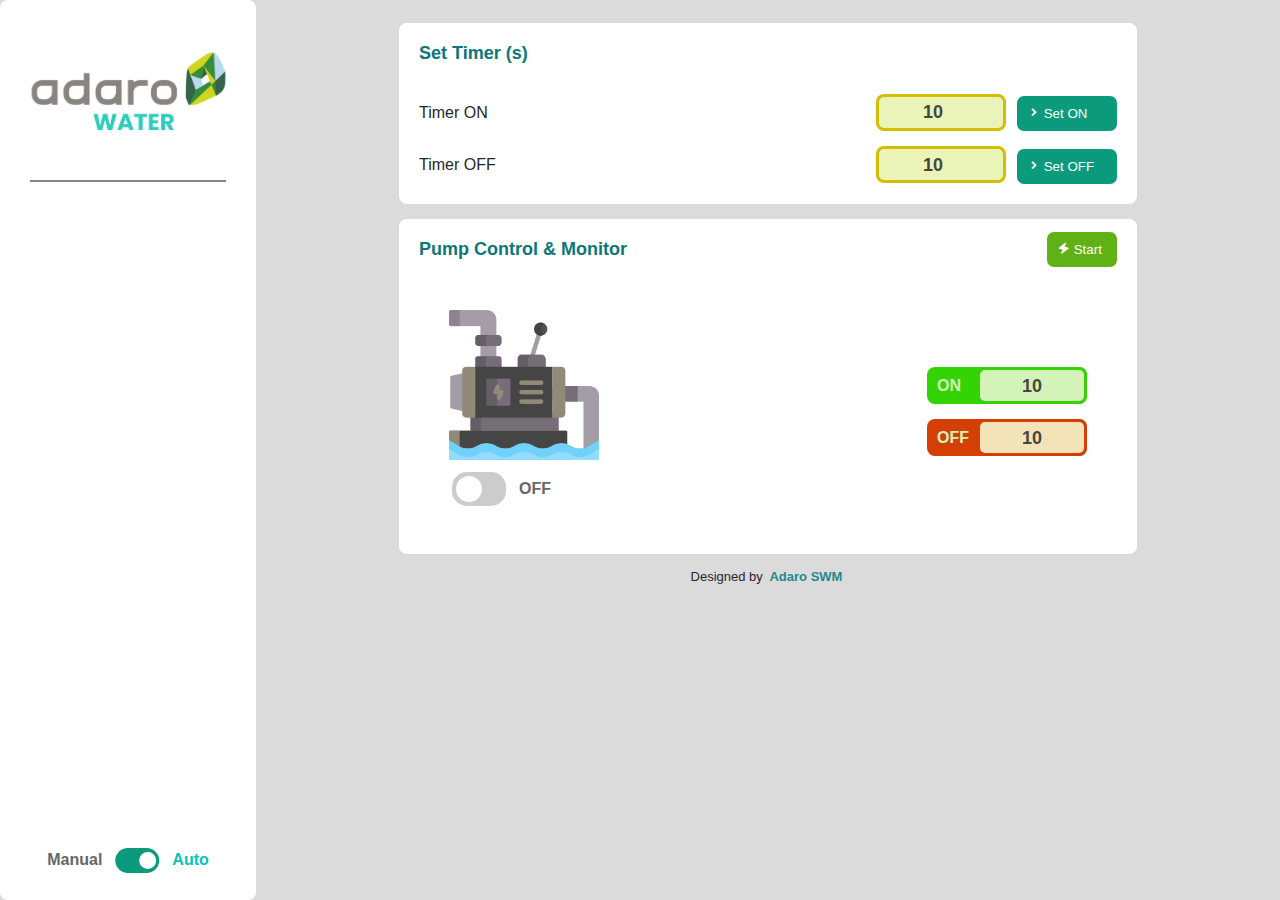
==== index.html @ d08fd452 "update" ====
<!DOCTYPE html>
<html lang="en">

<head>
    <meta charset="UTF-8">
    <meta name="viewport" content="width=device-width, initial-scale=1.0">
    <link rel="shortcut icon" href="img/logo.ico" type="image/x-icon">
    <link rel="stylesheet" href="style.css">
    <link rel="stylesheet" href="https://unpkg.com/boxicons@2.1.4/css/boxicons.min.css" />
    <script src="js/mqttws31.js"></script>
    <title>Pompa | Adaro Water</title>
</head>

<body>
    <div class="container">
        <div id="myNav">
        </div>
        <!-- myapp -->
        <div class="myapp">
            <div class="sensor">
                <h2>Set Timer (s)</h2>
                <div class="data-sensor">
                    <h3>Timer ON</h3>
                    <div>
                        <input type="number" id="timer_on" class="col-data" value="10">
                        <button id="set_on" type="button" class="btn-upload"><i class='bx bxs-chevron-right'></i> Set
                            ON</button>
                    </div>
                </div>
                <div class="data-sensor">
                    <h3>Timer OFF</h3>
                    <div>
                        <input type="number" id="timer_off" class="col-data" value="10">
                        <button id="set_off" type="button" class="btn-upload"><i class='bx bxs-chevron-right'></i> Set
                            OFF</button>
                    </div>
                </div>
            </div>
        </div>

        <!-- myapp -->
        <div class="myapp">
            <div class="sensor">
                <div class="data-sensor">
                    <h2>Pump Control & Monitor</h2>
                    <button id="btn_start" type="button" class="btn-start"><i class="bx bxs-zap"></i> Start</button>
                </div>
                <div class="data-pump">
                    <div>
                        <div>
                            <img id="pump_on" src="img/pump-on.png" style="display: none;" width="150" alt="">
                            <img id="pump_off" src="img/pump-off.png" width="150" alt="">
                        </div>
                        <div class="toggle-container">
                            <label class="switch">
                                <input type="checkbox" id="toggleSwitch" disabled>
                                <span class="slider"></span>
                            </label>
                            <p id="toggleText">OFF</p>
                        </div>
                    </div>
                    <div class="data-sensor">
                        <div class="data-timer">
                            <div class="label-control-on"> ON
                                <input type="text" id="leftON" class="col-data-on" value="10" readonly>
                            </div>
                            <div class="label-control-off"> OFF
                                <input type="text" id="leftOFF" class="col-data-off" value="10" readonly>
                            </div>
                        </div>
                    </div>
                </div>
            </div>
        </div>

        <!-- footer -->
        <footer>
            Designed by <span>Adaro SWM</span>
        </footer>
    </div>

    <!-- javascript -->
    <script src="js/app.js"></script>
</body>

</html>
---- style.css ----
body {
    display: flex;
    justify-content: center;
    align-items: center;
    background-color: rgb(219, 219, 219);
    font-family: 'Roboto', sans-serif;
}

h2 {
    font-size: 18px;
    font-weight: 700;
    color: rgb(12, 119, 122);
}

h3 {
    font-size: 16px;
    font-weight: 500;
    color: rgb(39, 39, 39);
    margin: 0;
}

span {
    margin-left: 3px;
    margin-right: 3px;
}

.container {
    width: 60vw;
    margin-left: 20vw;
}

.myheader {
    display: none;
}

.myheader-pc {
    position: absolute;
    top: 0;
    left: 0;
    height: 100%;
    width: 20vw;
    background-color: white;
    border-radius: 8px;
    font-weight: bold;
    color: rgb(39, 39, 39);
}

.logo {
    display: flex;
    justify-content: center;
    align-items: center;
    padding-top: 50px;
    border-bottom: #666666cc solid 2px;
    padding-bottom: 50px;
    margin-inline: 30px;
}

.toggle-container-2 {
    display: flex;
    align-items: center;
    justify-content: center;
    position: absolute;
    bottom: 15px;
    left: 50%;
    transform: translate(-50%);
}

@media (max-width: 728px) {
    .myheader {
        display: flex;
        justify-content: space-between;
        align-items: center;
        padding-inline: 20px;
        gap: 10px;
        height: 60px;
        margin: 15px;
        background-color: white;
        border-radius: 8px;
        font-weight: bold;
        color: rgb(39, 39, 39);
    }

    .myheader-pc {
        display: none;
    }

    .container {
        width: 100vw;
        display: block;
        margin-left: 0;
    }

    .logo {
        display: flex;
        justify-content: center;
        align-items: center;
        gap: 10px;
        padding-top: 0;
        border-bottom: none;
        padding-bottom: 0;
        margin-inline: 0;
        width: auto;
    }

    .toggle-container-2 {
        display: flex;
        align-items: center;
        position: static;
        transform: none;
    }

    .data-pump {
        margin-inline: 0;
    }
}

.myapp {
    display: flex;
    flex-direction: column;
    gap: 20px;
    padding: 20px;
    padding-top: 5px;
    margin: 15px;
    background-color: white;
    border-radius: 8px;
}

.sensor {
    display: flex;
    flex-direction: column;
    gap: 15px;
    width: 100%;
}

.data-sensor {
    display: flex;
    justify-content: space-between;
    gap: 15px;
    align-items: center;
}

.data-pump {
    display: flex;
    justify-content: space-between;
    gap: 10px;
    padding-block: 20px;
    margin-inline: 30px;
}

.data-sensor input {
    outline: none;
    -webkit-appearance: none;
}

.col-data {
    text-align: center;
    background-color: rgba(180, 211, 4, 0.281);
    border: 3px solid rgb(211, 190, 4);
    border-radius: 8px;
    width: 120px;
    height: 30px;
    font-size: 18px;
    font-weight: 600;
    color: rgb(71, 71, 60);
    align-items: center;
    padding-bottom: 0;
}

.toggle-container {
    display: flex;
    align-items: center;
}

.switch {
    position: relative;
    display: inline-block;
    width: 60px;
    height: 34px;
}

.switch input {
    opacity: 0;
    width: 0;
    height: 0;
}

.slider {
    position: absolute;
    cursor: pointer;
    top: 0;
    left: 0;
    right: 0;
    bottom: 0;
    background-color: #ccc;
    -webkit-transition: .4s;
    transition: .4s;
    border-radius: 15px;
}

.slider:before {
    position: absolute;
    content: "";
    height: 26px;
    width: 26px;
    left: 4px;
    bottom: 4px;
    background-color: rgb(255, 255, 255);
    -webkit-transition: .4s;
    transition: .4s;
    border-radius: 15px;
}

input:checked+.slider {
    background-color: #f50072;
}

input:focus+.slider {
    box-shadow: 0 0 1px #f50072;
}

input:checked+.slider:before {
    -webkit-transform: translateX(20px);
    -ms-transform: translateX(20px);
    transform: translateX(20px);
}

#toggleText {
    margin-left: 10px;
    color: #666;
    font-weight: 600;
}

.switch-2 {
    position: relative;
    display: inline-block;
    width: 50px;
    height: 25px;
}

.switch-2 input {
    opacity: 0;
    width: 0;
    height: 0;
}

.slider-2 {
    position: absolute;
    cursor: pointer;
    top: 0;
    left: 0;
    right: 0;
    bottom: 0;
    background-color: #ccc;
    -webkit-transition: .4s;
    transition: .4s;
    border-radius: 15px;
}

.slider-2:before {
    position: absolute;
    content: "";
    height: 17px;
    width: 17px;
    left: 4px;
    bottom: 4px;
    background-color: rgb(255, 255, 255);
    -webkit-transition: .4s;
    transition: .4s;
    border-radius: 15px;
}

input:checked+.slider-2 {
    background-color: #0b9b7c;
}

input:focus+.slider-2 {
    box-shadow: 0 0 1px #0b9b7c;
}

input:checked+.slider-2:before {
    -webkit-transform: translateX(20px);
    -ms-transform: translateX(20px);
    transform: translateX(20px);
}

#autoText {
    margin-left: 10px;
    color: #0bc2b9;
    font-weight: 600;
}

#manualText {
    margin-right: 10px;
    color: #666;
    font-weight: 600;
}

footer {
    width: 100%;
    color: rgb(39, 39, 39);
    text-align: center;
    font-size: small;
}

footer span {
    font-weight: bold;
    color: rgb(30, 139, 143);
}

.btn-upload {
    text-align: left;
    width: 100px;
    color: white;
    padding: 10px;
    border-radius: 7px;
    border-width: 0;
    background-color: #0b9b7c;
    cursor: pointer;
    margin-left: 7px;
}

.btn-upload:hover {
    background-color: #37bb9e;
}

.btn-upload:active {
    background-color: #0d705b;
}

.btn-start {
    text-align: left;
    width: 70px;
    color: white;
    padding: 10px;
    border-radius: 7px;
    border-width: 0;
    background-color: #60b114;
    cursor: pointer;
    margin-left: 7px;
}

.btn-start:hover {
    background-color: #7dd829;
}

.btn-start:active {
    background-color: #488112;
}

.btn-start:disabled {
    background-color: #666;
}

.data-timer {
    display: flex;
    flex-direction: column;
    gap: 15px;
}

.label-control-on {
    display: flex;
    justify-content: space-between;
    padding-left: 10px;
    width: 150px;
    background-color: rgb(52, 211, 4);
    border-radius: 8px;
    align-items: center;
    font-weight: bold;
    color: #D4F3B8;
}

.label-control-off {
    display: flex;
    justify-content: space-between;
    padding-left: 10px;
    width: 150px;
    background-color: rgb(211, 63, 4);
    border-radius: 8px;
    align-items: center;
    font-weight: bold;
    color: #D4F3B8;
}

.col-data-on {
    text-align: center;
    background-color: #D4F3B8;
    border: 3px solid rgb(52, 211, 4);
    border-radius: 8px;
    width: 100px;
    height: 30px;
    font-size: 18px;
    font-weight: 600;
    color: rgb(71, 71, 60);
    padding-bottom: 0;
}

.col-data-off {
    text-align: center;
    background-color: #F3E3B8;
    border: 3px solid rgb(211, 63, 4);
    border-radius: 8px;
    width: 100px;
    height: 30px;
    font-size: 18px;
    font-weight: 600;
    color: rgb(71, 71, 60);
    padding-bottom: 0;
}
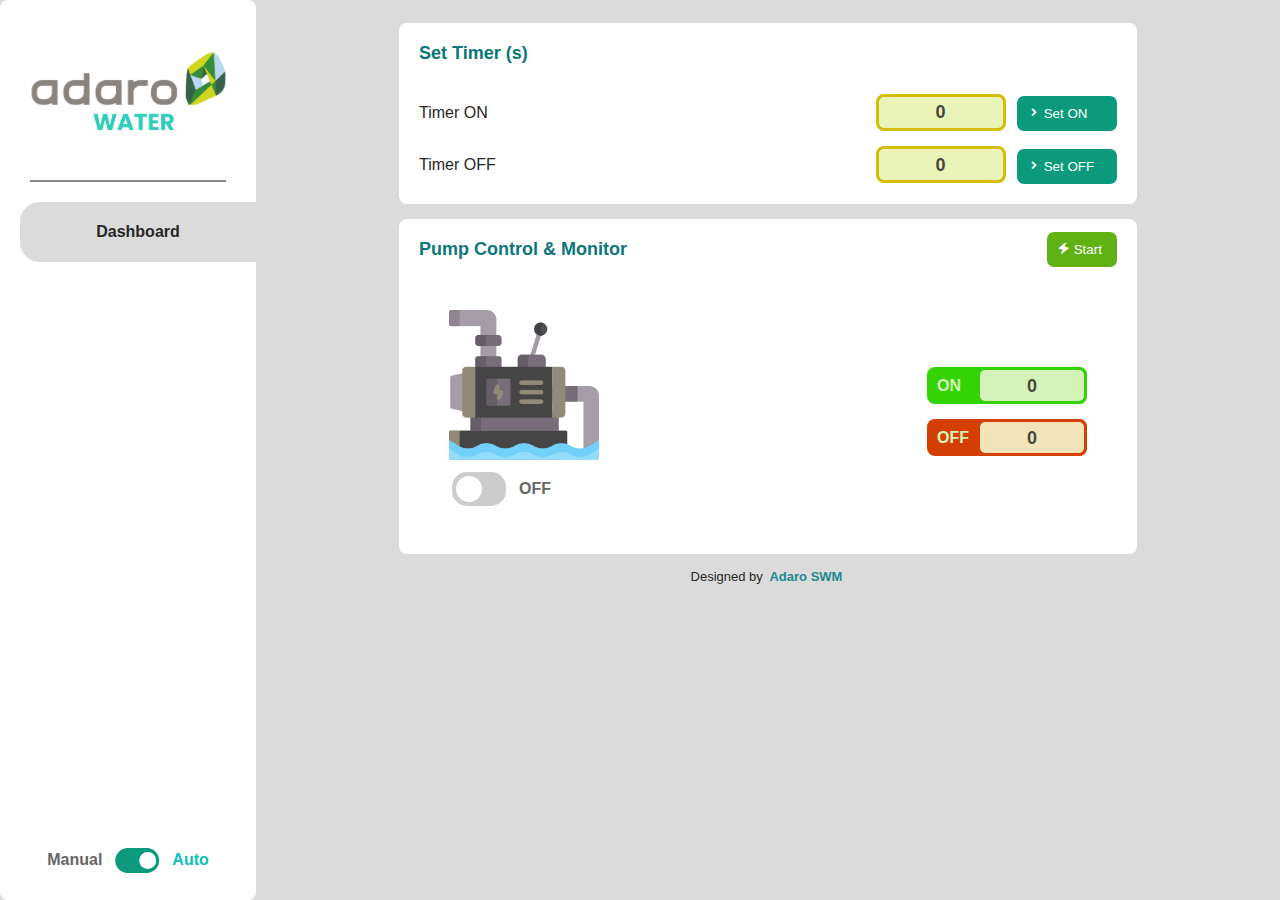
==== commit 88a9ee8e: "update" ====
--- a/index.html
+++ b/index.html
@@ -22,7 +22,7 @@
                 <div class="data-sensor">
                     <h3>Timer ON</h3>
                     <div>
-                        <input type="number" id="timer_on" class="col-data" value="10">
+                        <input type="number" id="timer_on" class="col-data" value="0">
                         <button id="set_on" type="button" class="btn-upload"><i class='bx bxs-chevron-right'></i> Set
                             ON</button>
                     </div>
@@ -30,7 +30,7 @@
                 <div class="data-sensor">
                     <h3>Timer OFF</h3>
                     <div>
-                        <input type="number" id="timer_off" class="col-data" value="10">
+                        <input type="number" id="timer_off" class="col-data" value="0">
                         <button id="set_off" type="button" class="btn-upload"><i class='bx bxs-chevron-right'></i> Set
                             OFF</button>
                     </div>
@@ -62,10 +62,10 @@
                     <div class="data-sensor">
                         <div class="data-timer">
                             <div class="label-control-on"> ON
-                                <input type="text" id="leftON" class="col-data-on" value="10" readonly>
+                                <input type="text" id="leftON" class="col-data-on" value="0" readonly>
                             </div>
                             <div class="label-control-off"> OFF
-                                <input type="text" id="leftOFF" class="col-data-off" value="10" readonly>
+                                <input type="text" id="leftOFF" class="col-data-off" value="0" readonly>
                             </div>
                         </div>
                     </div>
--- a/style.css
+++ b/style.css
@@ -110,7 +110,27 @@
     }
 
     .data-pump {
-        margin-inline: 0;
+        margin-inline: 0 !important;
+    }
+
+    .col-data {
+        width: 70px !important;
+    }
+
+    .col-data-on {
+        width: 70px !important;
+    }
+
+    .col-data-off {
+        width: 70px !important;
+    }
+
+    .label-control-on {
+        width: 120px !important;
+    }
+
+    .label-control-off {
+        width: 120px !important;
     }
 }
 
@@ -149,7 +169,12 @@
 
 .data-sensor input {
     outline: none;
+}
+
+input[type="number"]::-webkit-inner-spin-button,
+input[type="number"]::-webkit-outer-spin-button {
     -webkit-appearance: none;
+    margin: 0;
 }
 
 .col-data {
@@ -405,4 +430,16 @@
     font-weight: 600;
     color: rgb(71, 71, 60);
     padding-bottom: 0;
+}
+
+.menu-dashboard {
+    display: flex;
+    align-items: center;
+    justify-content: center;
+    height: 60px;
+    background-color: rgb(219, 219, 219);
+    margin-top: 20px;
+    margin-left: 20px;
+    border-radius: 20px 0px 0px 20px;
+    cursor: pointer;
 }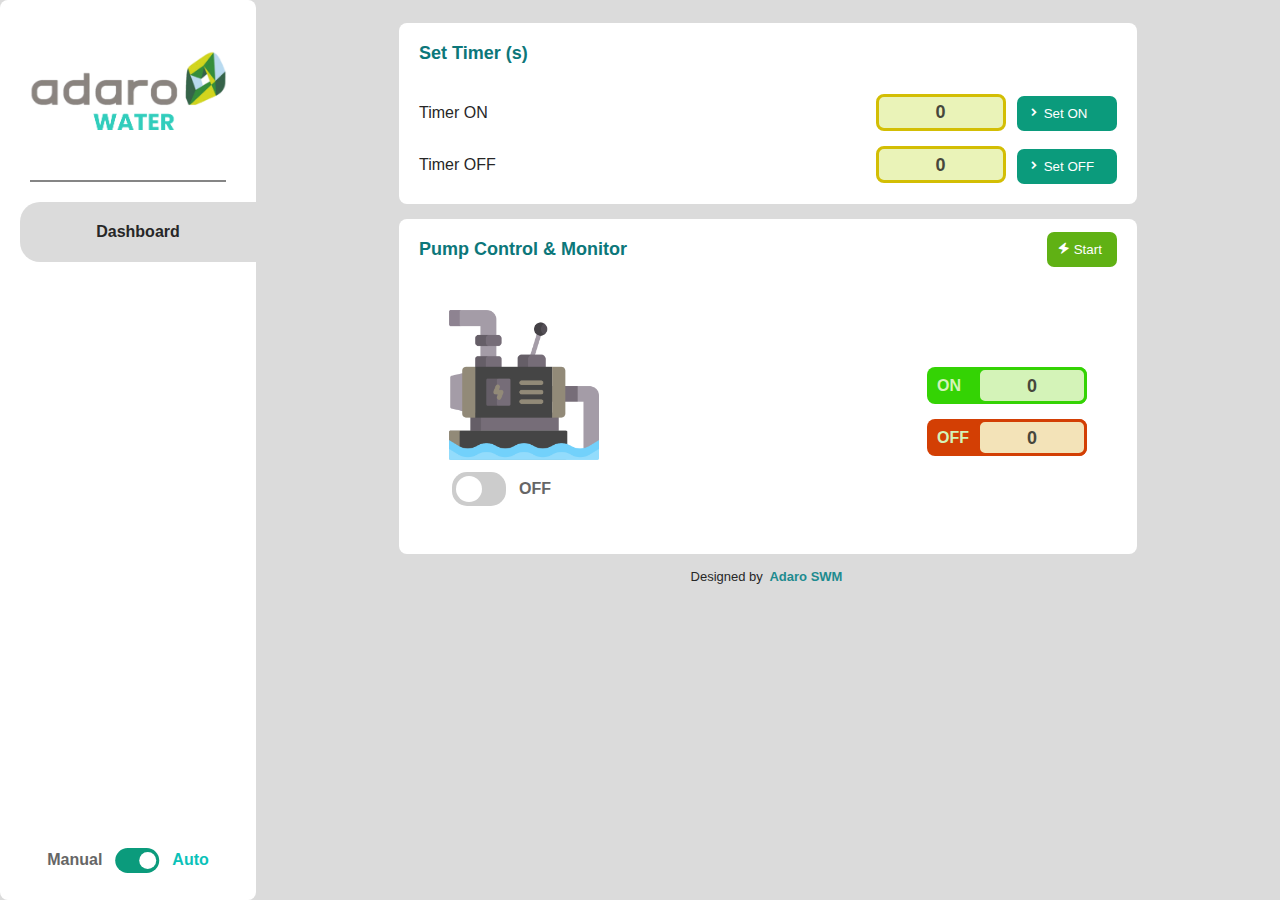
==== commit 1a9bc1dc: "update" ====
--- a/index.html
+++ b/index.html
@@ -23,7 +23,9 @@
                     <h3>Timer ON</h3>
                     <div>
                         <input type="number" id="timer_on" class="col-data" value="0">
-                        <button id="set_on" type="button" class="btn-upload"><i class='bx bxs-chevron-right'></i> Set
+                        <button id="set_on" type="button" class="btn-upload"
+                            onclick="btnSetup('timer_on', 'ADRSWM/PD/ADD_TIMER_ON')">
+                            <i class='bx bxs-chevron-right'></i> Set
                             ON</button>
                     </div>
                 </div>
@@ -31,7 +33,9 @@
                     <h3>Timer OFF</h3>
                     <div>
                         <input type="number" id="timer_off" class="col-data" value="0">
-                        <button id="set_off" type="button" class="btn-upload"><i class='bx bxs-chevron-right'></i> Set
+                        <button id="set_off" type="button" class="btn-upload"
+                            onclick="btnSetup('timer_off', 'ADRSWM/PD/ADD_TIMER_OFF')">
+                            <i class='bx bxs-chevron-right'></i> Set
                             OFF</button>
                     </div>
                 </div>
@@ -43,7 +47,12 @@
             <div class="sensor">
                 <div class="data-sensor">
                     <h2>Pump Control & Monitor</h2>
-                    <button id="btn_start" type="button" class="btn-start"><i class="bx bxs-zap"></i> Start</button>
+                    <button id="btn_start" type="button" class="btn-start" onclick="btnStart()">
+                        <i class="bx bxs-zap"></i> Start
+                    </button>
+                    <button id="btn_stop" type="button" class="btn-stop hidden" onclick="btnStop()">
+                        <i class="bx bx-stop-circle"></i> Stop
+                    </button>
                 </div>
                 <div class="data-pump">
                     <div>
--- a/style.css
+++ b/style.css
@@ -376,6 +376,30 @@
     background-color: #666;
 }
 
+.btn-stop {
+    text-align: left;
+    width: 70px;
+    color: white;
+    padding: 10px;
+    border-radius: 7px;
+    border-width: 0;
+    background-color: #ff2c07;
+    cursor: pointer;
+    margin-left: 7px;
+}
+
+.btn-stop:hover {
+    background-color: #fc6348;
+}
+
+.btn-stop:active {
+    background-color: #c5280c;
+}
+
+.btn-stop:disabled {
+    background-color: #666;
+}
+
 .data-timer {
     display: flex;
     flex-direction: column;
@@ -442,4 +466,8 @@
     margin-left: 20px;
     border-radius: 20px 0px 0px 20px;
     cursor: pointer;
+}
+
+.hidden {
+    display: none !important;
 }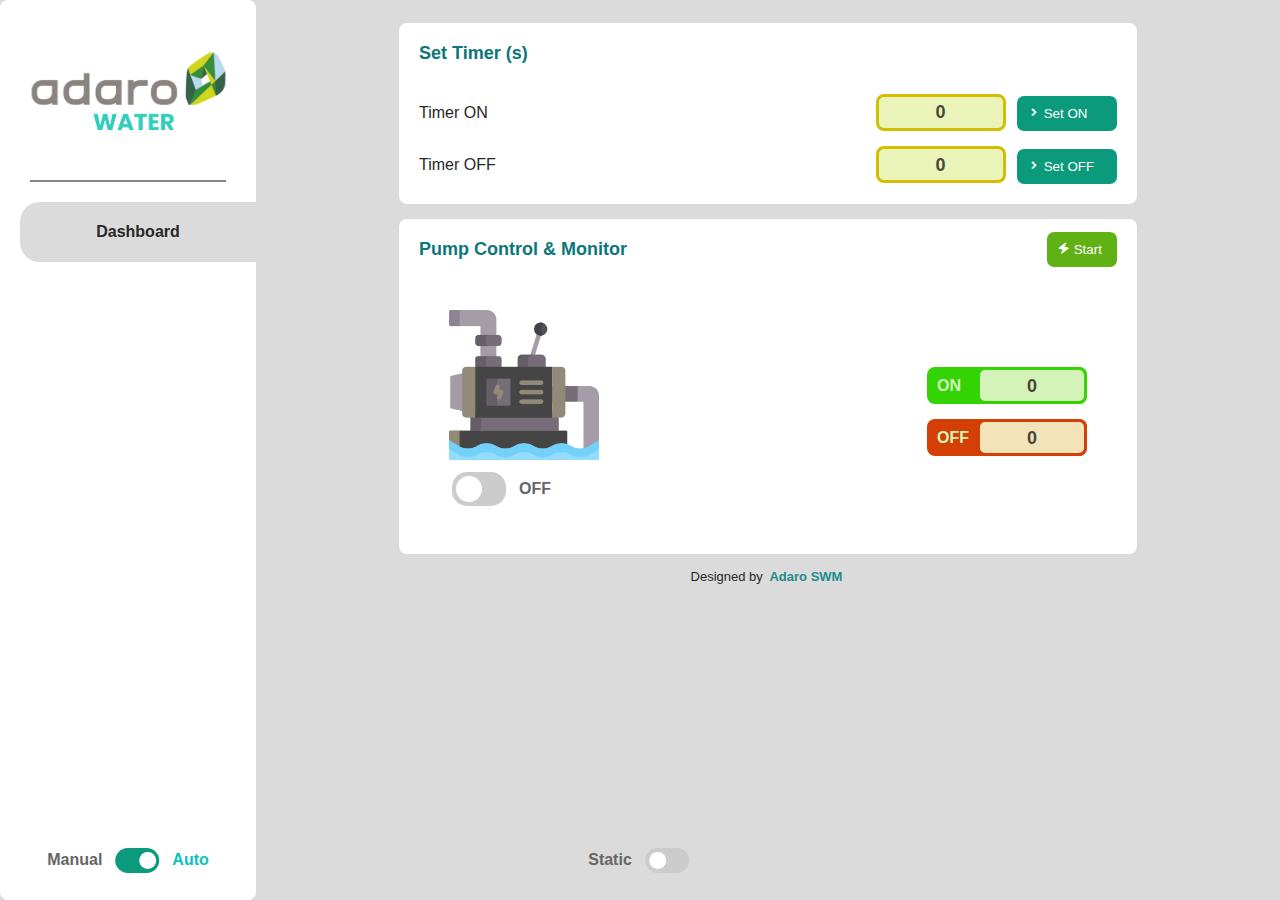
==== commit 5a435669: "update" ====
--- a/index.html
+++ b/index.html
@@ -18,13 +18,22 @@
         <!-- myapp -->
         <div class="myapp">
             <div class="sensor">
-                <h2>Set Timer (s)</h2>
+                <div class="data-sensor">
+                    <h2>Set Timer (s)</h2>
+                    <div class="toggle-container-2">
+                        <p id="textMode">Static</p>
+                        <label class="switch-2">
+                            <input type="checkbox" id="toggleMode">
+                            <span class="slider-2"></span>
+                        </label>
+                    </div>
+                </div>
                 <div class="data-sensor">
                     <h3>Timer ON</h3>
                     <div>
                         <input type="number" id="timer_on" class="col-data" value="0">
                         <button id="set_on" type="button" class="btn-upload"
-                            onclick="btnSetup('timer_on', 'ADRSWM/PD/ADD_TIMER_ON')">
+                            onclick="btnSetup('timer_on', 'ADRSWM/PD/ADD_TIMER_ON', 'set_on')">
                             <i class='bx bxs-chevron-right'></i> Set
                             ON</button>
                     </div>
@@ -34,7 +43,7 @@
                     <div>
                         <input type="number" id="timer_off" class="col-data" value="0">
                         <button id="set_off" type="button" class="btn-upload"
-                            onclick="btnSetup('timer_off', 'ADRSWM/PD/ADD_TIMER_OFF')">
+                            onclick="btnSetup('timer_off', 'ADRSWM/PD/ADD_TIMER_OFF', 'set_off')">
                             <i class='bx bxs-chevron-right'></i> Set
                             OFF</button>
                     </div>
--- a/style.css
+++ b/style.css
@@ -255,6 +255,12 @@
     font-weight: 600;
 }
 
+#textMode {
+    margin-right: 10px;
+    color: #666;
+    font-weight: 600;
+}
+
 .switch-2 {
     position: relative;
     display: inline-block;
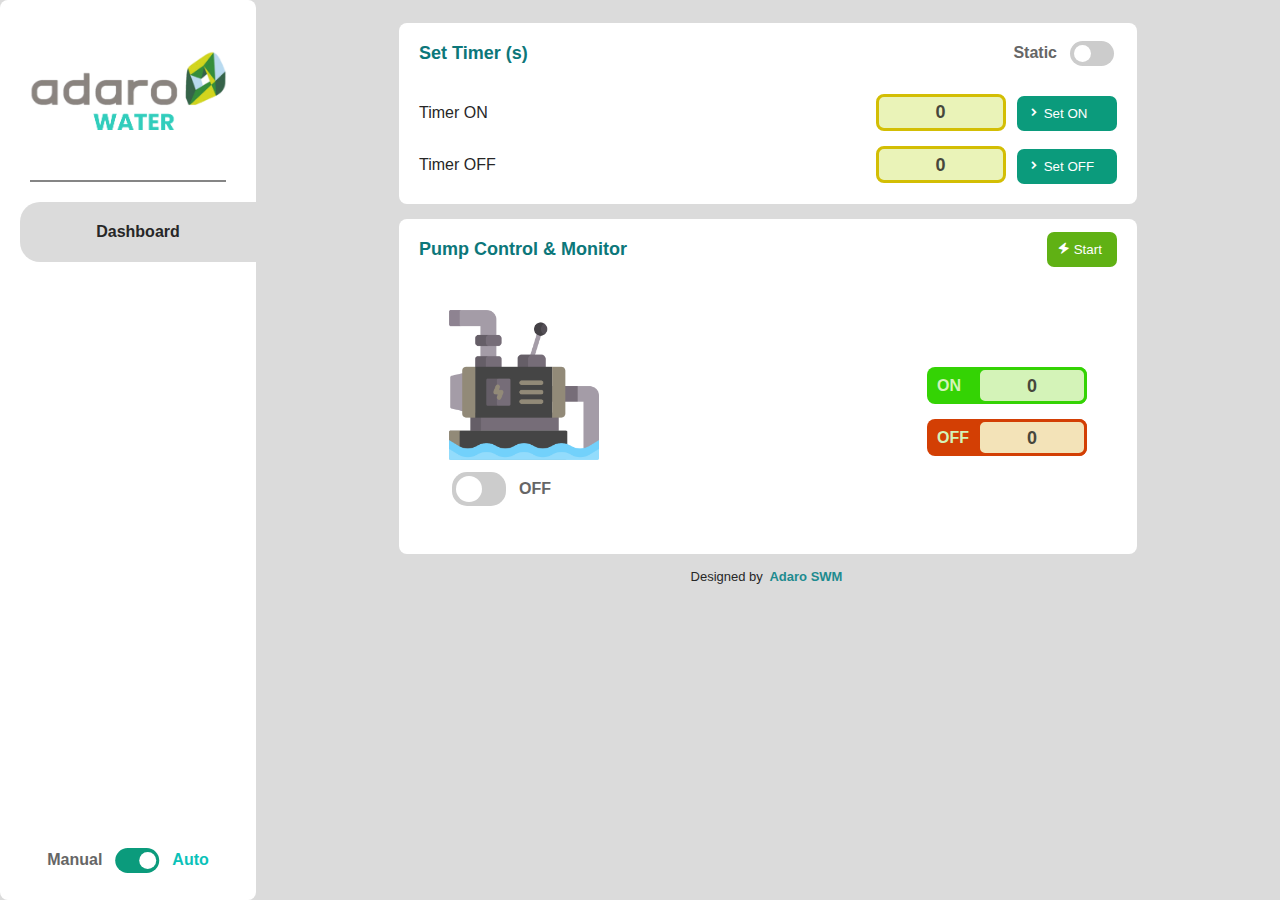
==== commit 27b5094b: "update" ====
--- a/index.html
+++ b/index.html
@@ -20,7 +20,7 @@
             <div class="sensor">
                 <div class="data-sensor">
                     <h2>Set Timer (s)</h2>
-                    <div class="toggle-container-2">
+                    <div class="toggle-container">
                         <p id="textMode">Static</p>
                         <label class="switch-2">
                             <input type="checkbox" id="toggleMode">
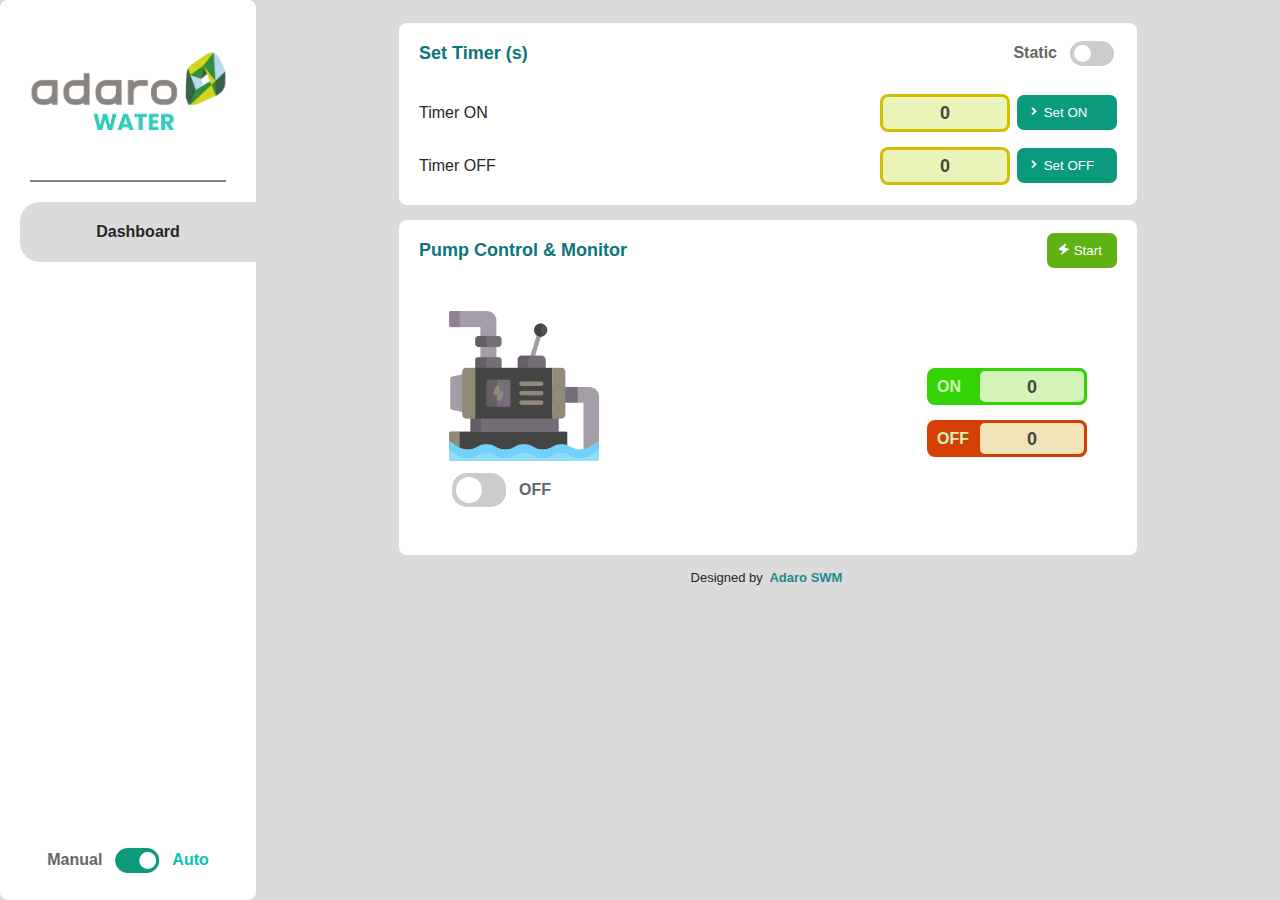
==== commit 7a557f08: "update" ====
--- a/index.html
+++ b/index.html
@@ -30,7 +30,7 @@
                 </div>
                 <div class="data-sensor">
                     <h3>Timer ON</h3>
-                    <div>
+                    <div class="data-setup">
                         <input type="number" id="timer_on" class="col-data" value="0">
                         <button id="set_on" type="button" class="btn-upload"
                             onclick="btnSetup('timer_on', 'ADRSWM/PD/ADD_TIMER_ON', 'set_on')">
@@ -40,7 +40,7 @@
                 </div>
                 <div class="data-sensor">
                     <h3>Timer OFF</h3>
-                    <div>
+                    <div class="data-setup">
                         <input type="number" id="timer_off" class="col-data" value="0">
                         <button id="set_off" type="button" class="btn-upload"
                             onclick="btnSetup('timer_off', 'ADRSWM/PD/ADD_TIMER_OFF', 'set_off')">
--- a/style.css
+++ b/style.css
@@ -189,6 +189,13 @@
     color: rgb(71, 71, 60);
     align-items: center;
     padding-bottom: 0;
+    padding-top: 2px;
+}
+
+.data-setup {
+    display: flex;
+    justify-content: center;
+    align-items: center;
 }
 
 .toggle-container {
